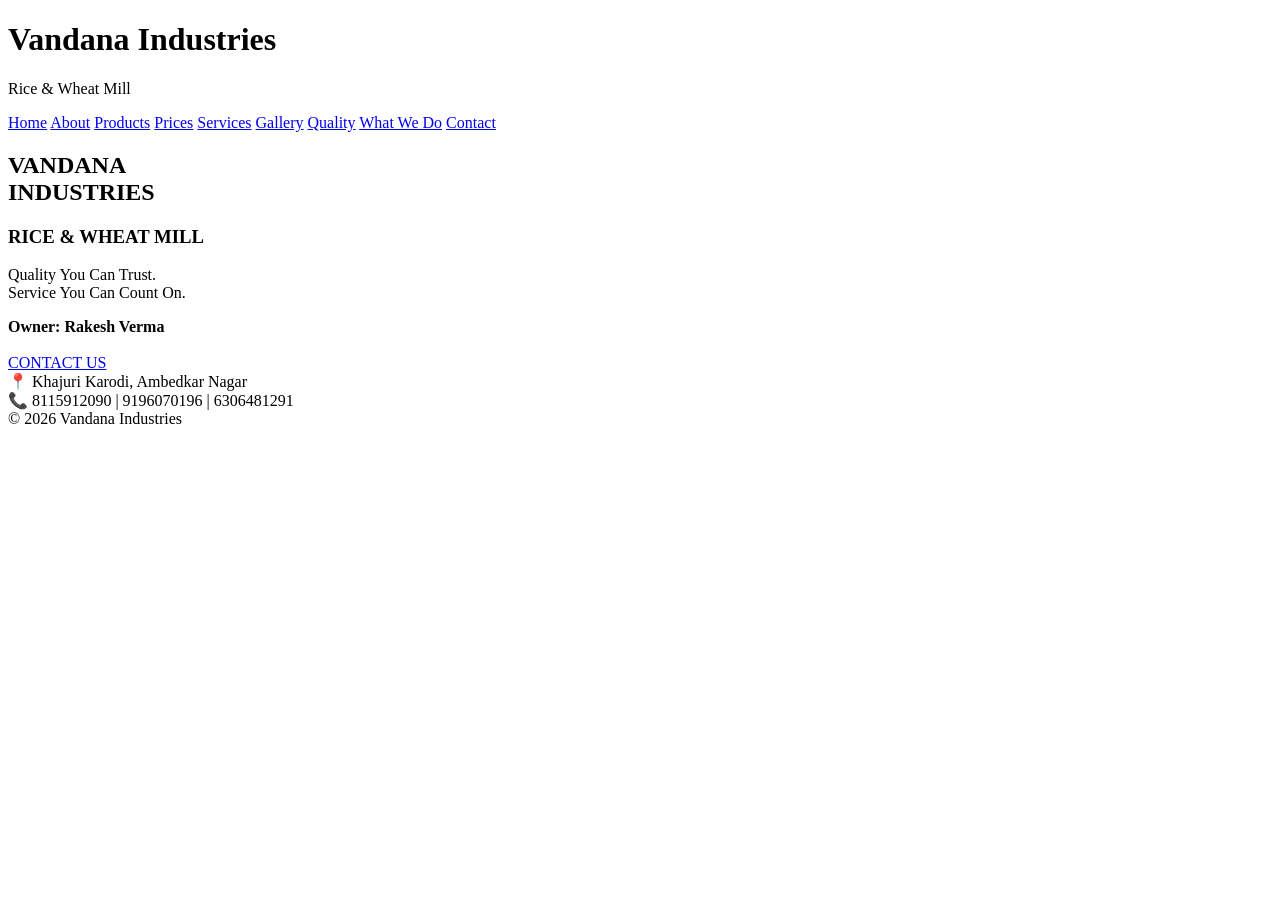
==== index.html @ 5c91abc9 "Add initial HTML structure for Vandana Industries" ====
<!DOCTYPE html>
<html lang="en">
<head>
<meta charset="UTF-8">
<meta name="viewport" content="width=device-width, initial-scale=1.0">
<title>Vandana Industries</title>
<link rel="stylesheet" href="style.css">
</head>

<body>

<header>
    <h1>Vandana Industries</h1>
    <p>Rice & Wheat Mill</p>
</header>

<nav>
    <a href="index.html">Home</a>
    <a href="about.html">About</a>
    <a href="products.html">Products</a>
    <a href="prices.html">Prices</a>
    <a href="services.html">Services</a>
    <a href="gallery.html">Gallery</a>
    <a href="quality.html">Quality</a>
    <a href="what-we-do.html">What We Do</a>
    <a href="contact.html">Contact</a>
</nav>

<section class="hero">
    <div class="hero-content">
        <h2>VANDANA<br>INDUSTRIES</h2>

        <h3>RICE & WHEAT MILL</h3>

        <p>Quality You Can Trust.<br>Service You Can Count On.</p>

        <div class="owner-box">
            <b>Owner: Rakesh Verma</b>
        </div>

        <br>
        <a href="contact.html" class="btn">CONTACT US</a>
    </div>
</section>

<div class="bottom-info">
    📍 Khajuri Karodi, Ambedkar Nagar<br>
    📞 8115912090 | 9196070196 | 6306481291
</div>

<footer>
    © 2026 Vandana Industries
</footer>

</body>
</html>
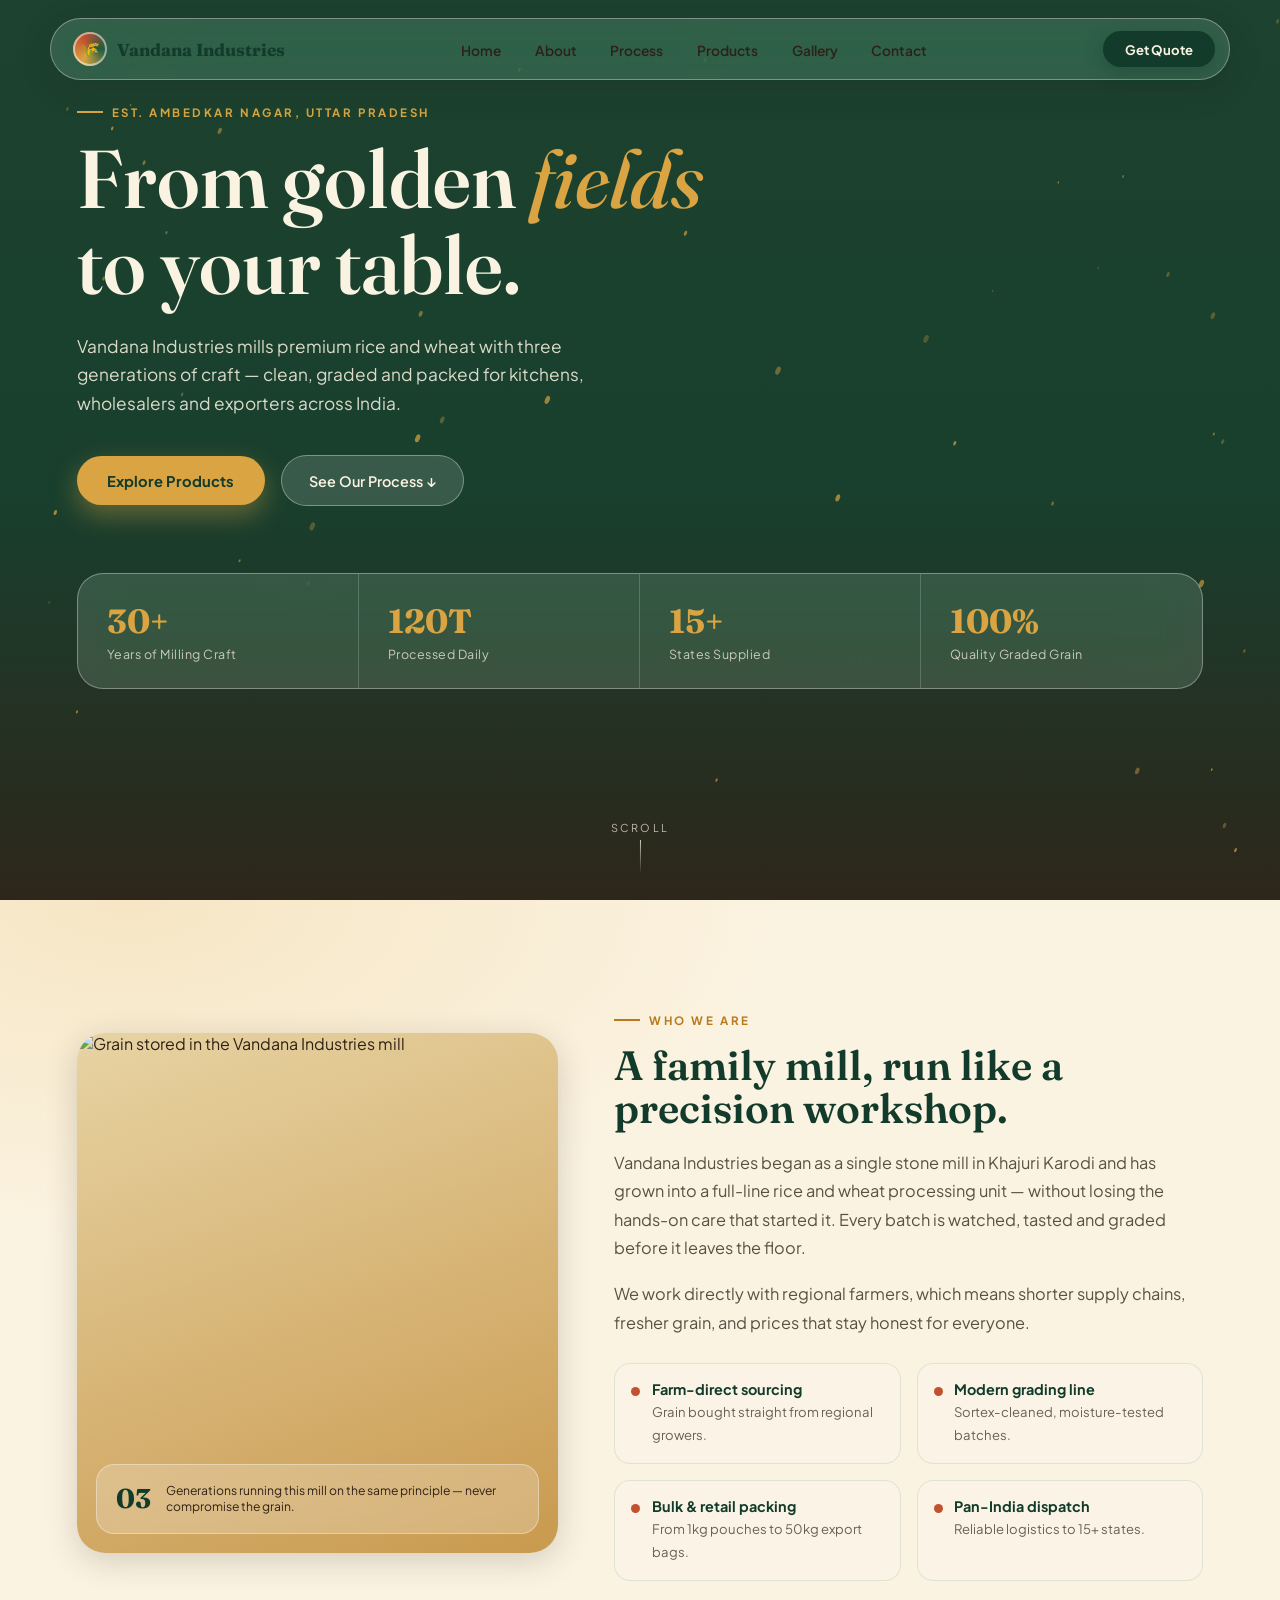
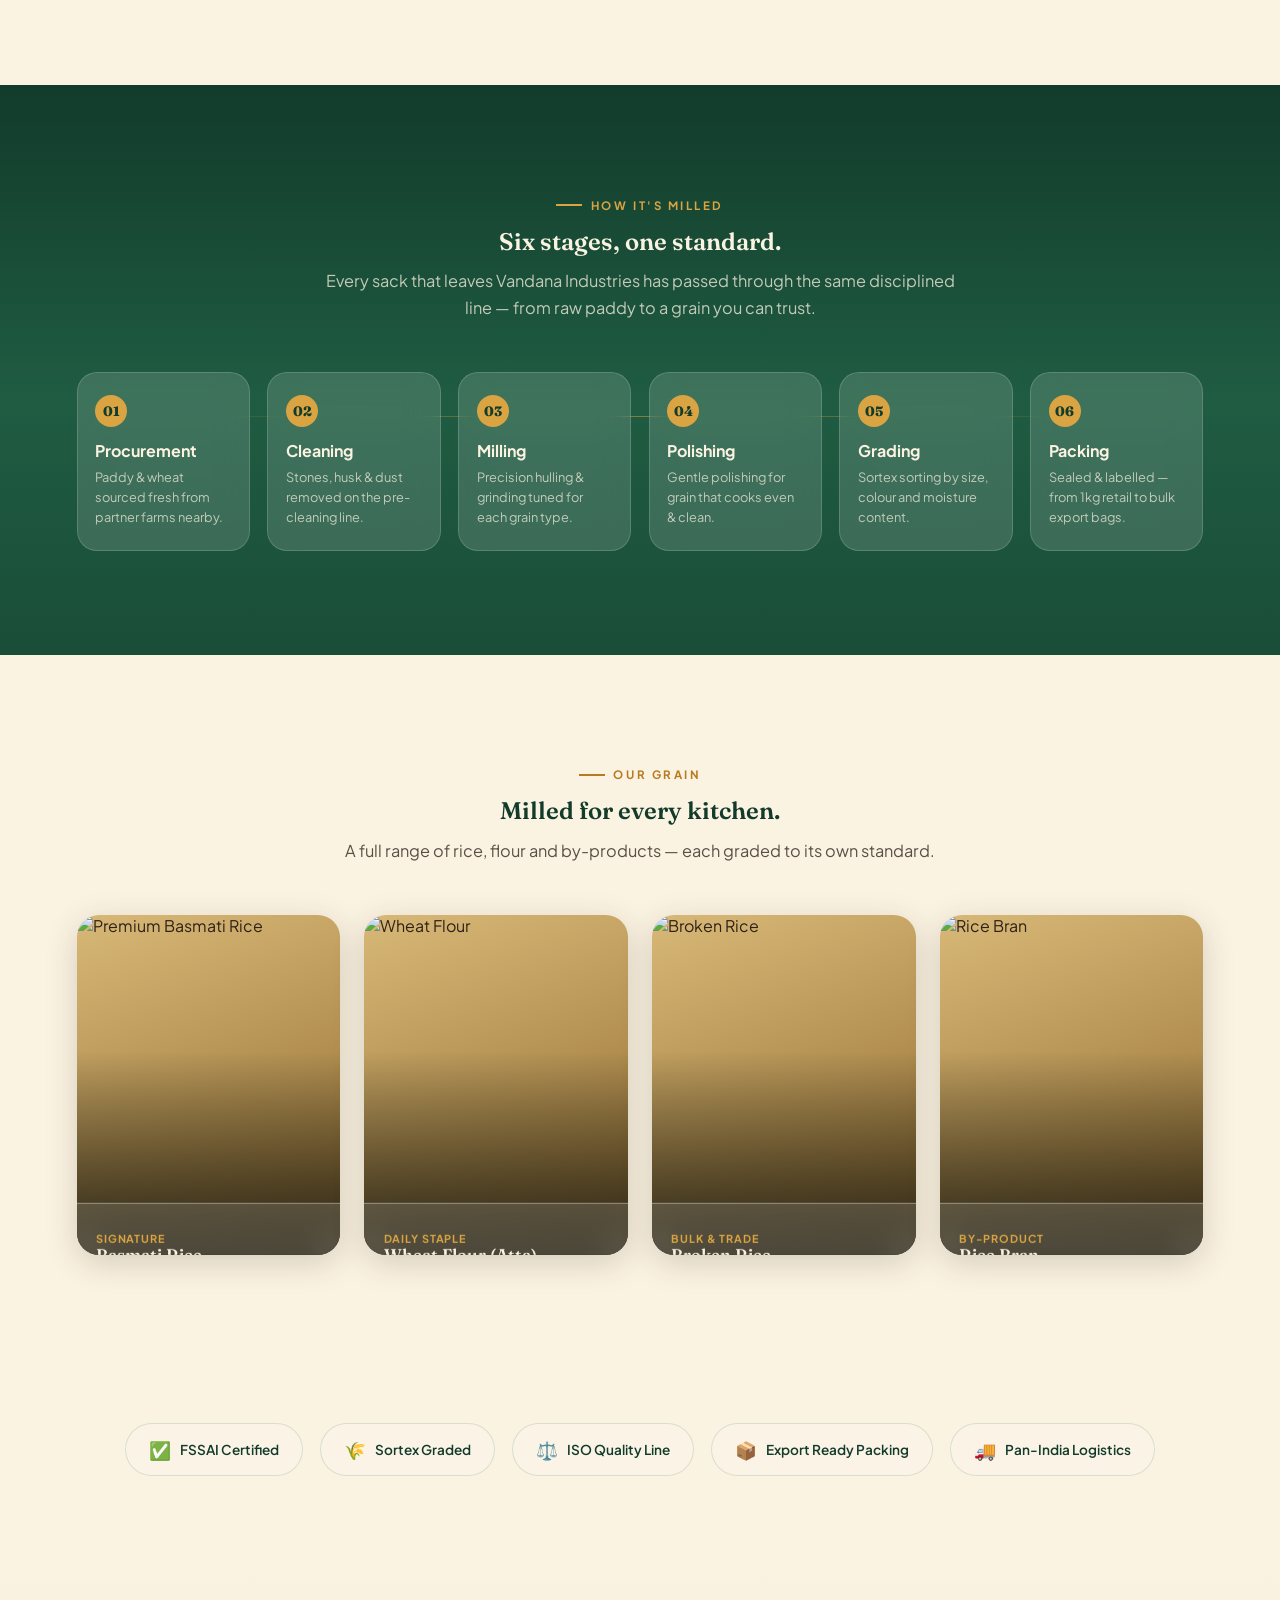
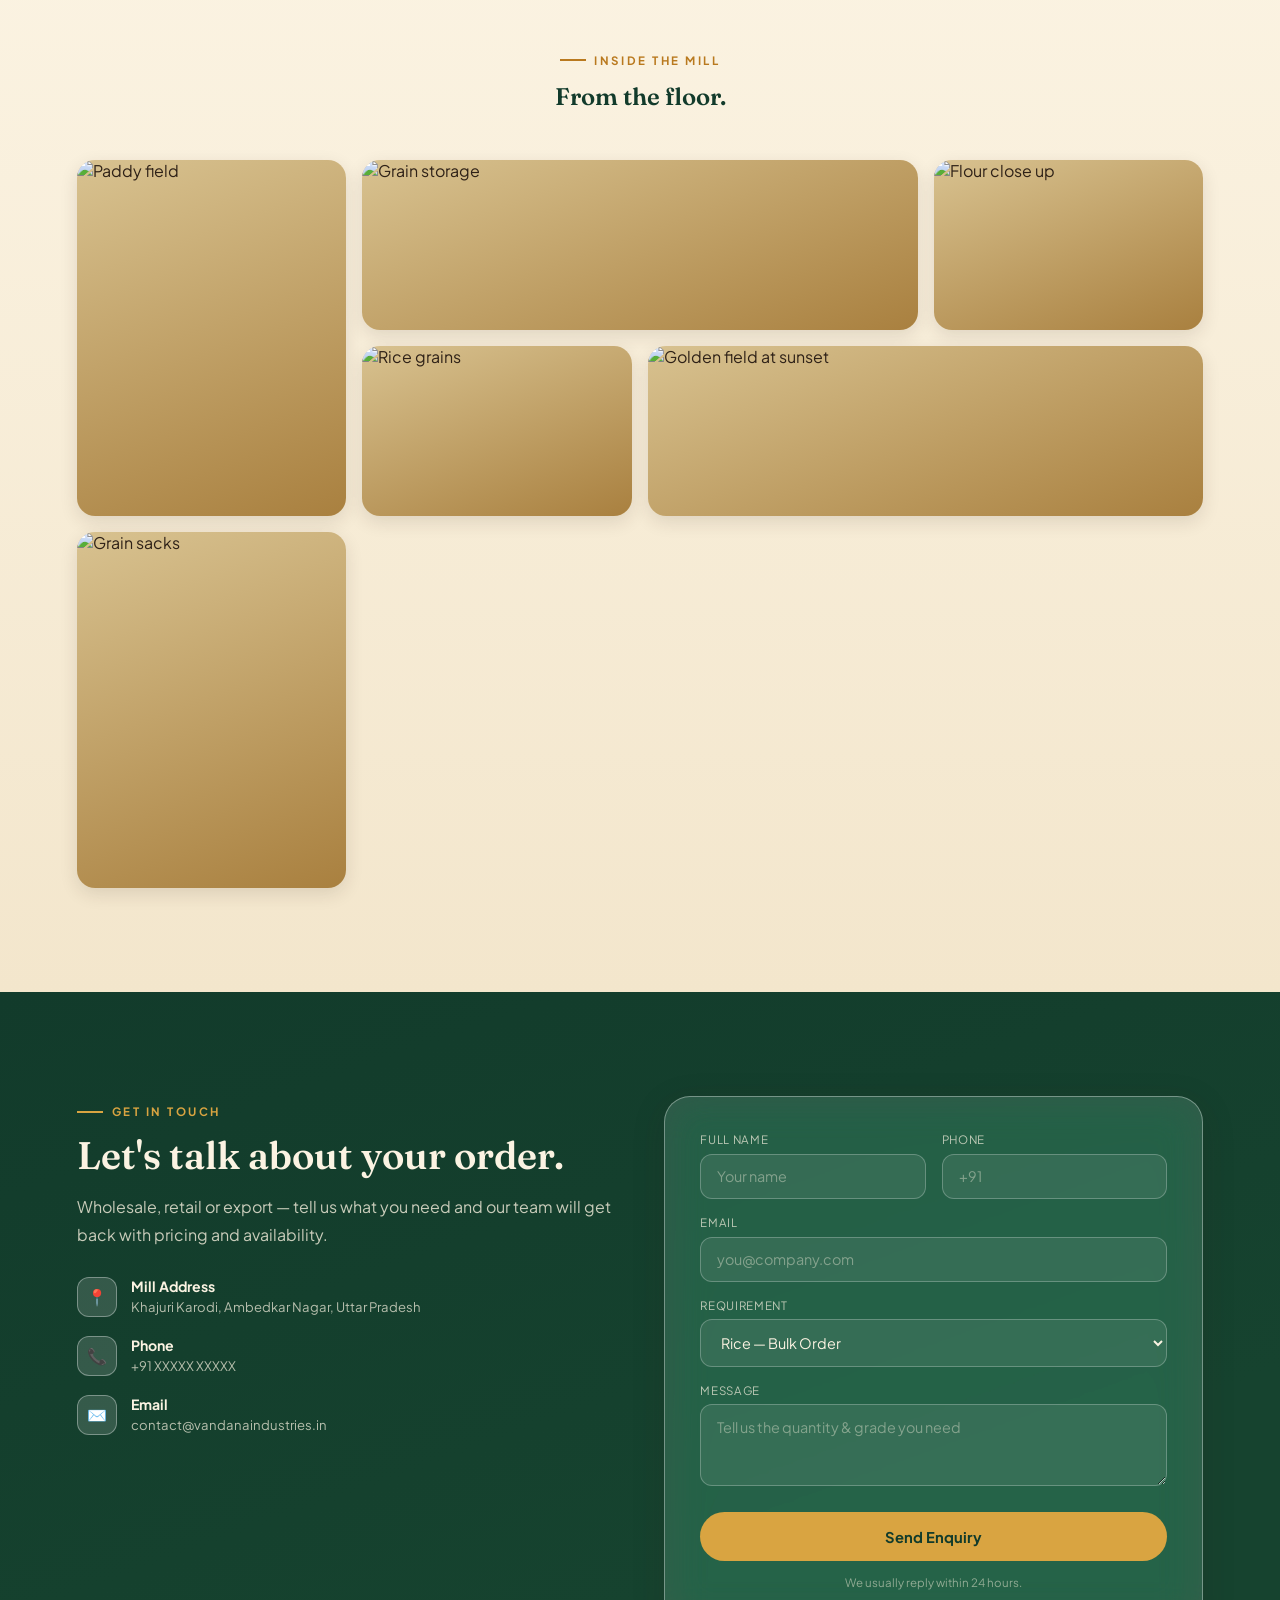
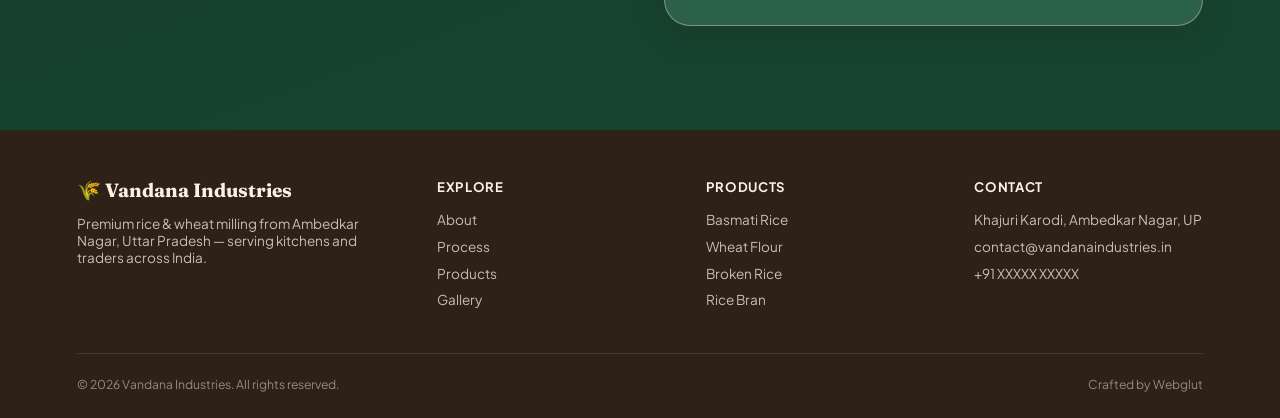
==== commit 6deb9754: "Update index.html" ====
--- a/index.html
+++ b/index.html
@@ -3,54 +3,696 @@
 <head>
 <meta charset="UTF-8">
 <meta name="viewport" content="width=device-width, initial-scale=1.0">
-<title>Vandana Industries</title>
-<link rel="stylesheet" href="style.css">
+<title>Vandana Industries | Premium Rice & Wheat Mill</title>
+<meta name="description" content="Vandana Industries — golden grain, milled with heritage. Premium rice, wheat flour and grain products from Ambedkar Nagar, Uttar Pradesh.">
+
+<link rel="preconnect" href="https://fonts.googleapis.com">
+<link rel="preconnect" href="https://fonts.gstatic.com" crossorigin>
+<link rel="preconnect" href="https://images.unsplash.com">
+<link rel="dns-prefetch" href="https://images.unsplash.com">
+<link href="https://fonts.googleapis.com/css2?family=Fraunces:ital,opsz,wght@0,9..144,300;0,9..144,500;0,9..144,600;0,9..144,700;0,9..144,900;1,9..144,500&family=Plus+Jakarta+Sans:wght@300;400;500;600;700;800&display=swap" rel="stylesheet">
+
+<style>
+  /* ============ TOKENS ============ */
+  :root{
+    --wheat-gold: #D9A441;
+    --wheat-gold-deep: #B9791E;
+    --paddy-green: #1F5C42;
+    --paddy-green-deep: #123B2B;
+    --husk-cream: #FBF3E2;
+    --earth-brown: #2E2117;
+    --clay-terra: #C1512F;
+    --sky-mist: #EAF3EC;
+    --glass-fill: rgba(255,255,255,0.14);
+    --glass-fill-strong: rgba(255,255,255,0.22);
+    --glass-border: rgba(255,255,255,0.35);
+    --shadow-soft: 0 8px 32px rgba(46,33,23,0.18);
+    --ff-display: "Fraunces", serif;
+    --ff-body: "Plus Jakarta Sans", sans-serif;
+  }
+
+  *{margin:0;padding:0;box-sizing:border-box;}
+  html{scroll-behavior:smooth;}
+  body{
+    font-family:var(--ff-body);
+    background:var(--husk-cream);
+    color:var(--earth-brown);
+    overflow-x:hidden;
+    -webkit-font-smoothing:antialiased;
+  }
+  img{display:block;max-width:100%;}
+  a{text-decoration:none;color:inherit;}
+  ul{list-style:none;}
+  button{font-family:inherit;cursor:pointer;border:none;background:none;}
+  ::selection{background:var(--wheat-gold);color:var(--paddy-green-deep);}
+
+  .eyebrow{
+    font-size:0.72rem;letter-spacing:0.22em;text-transform:uppercase;
+    font-weight:700;color:var(--wheat-gold-deep);
+    display:inline-flex;align-items:center;gap:0.55rem;margin-bottom:1rem;
+  }
+  .eyebrow::before{content:"";width:26px;height:2px;background:var(--wheat-gold-deep);display:inline-block;}
+  h1,h2,h3{font-family:var(--ff-display);font-weight:600;line-height:1.05;color:var(--paddy-green-deep);}
+  .section-head{max-width:640px;margin:0 auto 3.2rem;text-align:center;}
+  .section-head p{color:#5b5045;font-size:1.02rem;margin-top:0.9rem;line-height:1.6;}
+  section{position:relative;padding:6.5rem 6vw;scroll-margin-top:6.5rem;}
+  .wrap{max-width:1200px;margin:0 auto;}
+
+  /* ============ PRELOADER ============ */
+  #preloader{
+    position:fixed;inset:0;z-index:9999;
+    background:linear-gradient(160deg,var(--paddy-green-deep),var(--paddy-green) 60%, var(--wheat-gold-deep));
+    display:flex;flex-direction:column;align-items:center;justify-content:center;
+    transition:opacity .8s ease, visibility .8s ease;
+  }
+  #preloader.hide{opacity:0;visibility:hidden;pointer-events:none;}
+  .silo{
+    position:relative;width:78px;height:110px;
+    border:2.5px solid rgba(255,255,255,0.55);
+    border-radius:38px 38px 10px 10px;
+    overflow:hidden;background:rgba(255,255,255,0.06);
+    box-shadow:0 0 40px rgba(217,164,65,0.25);
+  }
+  .silo-fill{
+    position:absolute;left:0;right:0;bottom:0;height:0%;
+    background:linear-gradient(180deg,#F3D48A,var(--wheat-gold) 55%, var(--wheat-gold-deep));
+    animation:fillSilo 2.1s ease-in-out infinite;
+  }
+  @keyframes fillSilo{
+    0%{height:6%;}
+    50%{height:88%;}
+    100%{height:6%;}
+  }
+  .preloader-word{
+    margin-top:1.6rem;font-family:var(--ff-display);color:var(--husk-cream);
+    letter-spacing:0.3em;font-size:0.8rem;text-transform:uppercase;opacity:0.9;
+  }
+  .preloader-word b{color:var(--wheat-gold);font-weight:700;}
+
+  /* ============ NAV ============ */
+  header{
+    position:fixed;top:1.1rem;left:50%;transform:translateX(-50%);
+    width:min(94vw,1180px);z-index:500;
+    display:flex;align-items:center;justify-content:space-between;
+    padding:0.75rem 0.9rem 0.75rem 1.4rem;border-radius:100px;
+    background:var(--glass-fill);backdrop-filter:blur(18px) saturate(160%);
+    -webkit-backdrop-filter:blur(18px) saturate(160%);
+    border:1px solid var(--glass-border);
+    box-shadow:var(--shadow-soft);
+    transition:background .3s ease;
+  }
+  .logo{display:flex;align-items:center;gap:0.6rem;font-family:var(--ff-display);font-weight:700;color:var(--paddy-green-deep);font-size:1.08rem;}
+  .logo-mark{
+    width:34px;height:34px;border-radius:50%;
+    background:conic-gradient(from 210deg, var(--wheat-gold), var(--clay-terra), var(--paddy-green), var(--wheat-gold));
+    display:flex;align-items:center;justify-content:center;flex-shrink:0;
+    box-shadow:inset 0 0 0 2px rgba(255,255,255,0.5);
+  }
+  .logo-mark span{font-size:1rem;}
+  nav ul{display:flex;gap:2.1rem;}
+  nav a{
+    font-size:0.86rem;font-weight:600;color:var(--earth-brown);
+    position:relative;padding:0.3rem 0;
+  }
+  nav a::after{
+    content:"";position:absolute;left:0;bottom:-2px;width:0;height:2px;
+    background:var(--clay-terra);transition:width .3s ease;
+  }
+  nav a:hover::after{width:100%;}
+  .nav-cta{
+    padding:0.62rem 1.35rem;border-radius:100px;
+    background:var(--paddy-green-deep);color:var(--husk-cream)!important;
+    font-weight:700;font-size:0.82rem;box-shadow:0 6px 18px rgba(18,59,43,0.35);
+    transition:transform .25s ease, box-shadow .25s ease;
+  }
+  .nav-cta:hover{transform:translateY(-2px);box-shadow:0 10px 24px rgba(18,59,43,0.45);}
+  .burger{display:none;width:38px;height:38px;border-radius:50%;background:var(--glass-fill-strong);align-items:center;justify-content:center;}
+  .burger span, .burger span::before, .burger span::after{
+    content:"";display:block;width:16px;height:2px;background:var(--paddy-green-deep);position:relative;
+  }
+  .burger span::before{position:absolute;top:-5px;}
+  .burger span::after{position:absolute;top:5px;}
+
+  /* ============ HERO ============ */
+  #home{
+    position:relative;min-height:100vh;padding:0 0 5rem;
+    overflow:hidden;
+  }
+  .hero-bg{
+    position:absolute;inset:0;z-index:1;
+    background-color:#2a4a34;
+    background-size:cover;background-position:center;
+    animation:kenburns 22s ease-in-out infinite alternate;
+  }
+  @keyframes kenburns{
+    0%{transform:scale(1) translate(0,0);}
+    100%{transform:scale(1.14) translate(-1.5%,-2%);}
+  }
+  .hero-overlay{
+    position:absolute;inset:0;z-index:2;
+    background:linear-gradient(180deg, rgba(18,59,43,0.55) 0%, rgba(18,59,43,0.72) 55%, rgba(46,33,23,0.88) 100%);
+  }
+  #grain-canvas{position:absolute;inset:0;z-index:3;pointer-events:none;}
+  .hero-content{
+    position:relative;z-index:4;width:100%;padding:0 6vw;
+    padding-top:6rem;
+  }
+  .hero-content .eyebrow{color:var(--wheat-gold);}
+  .hero-content .eyebrow::before{background:var(--wheat-gold);}
+  .hero-content h1{
+    color:var(--husk-cream);font-size:clamp(2.6rem,6.4vw,5.4rem);
+    max-width:15ch;font-weight:600;
+  }
+  .hero-content h1 em{font-style:italic;color:var(--wheat-gold);font-weight:500;}
+  .hero-sub{
+    max-width:520px;color:rgba(251,243,226,0.86);font-size:1.08rem;
+    margin-top:1.5rem;line-height:1.65;
+  }
+  .hero-actions{display:flex;gap:1rem;margin-top:2.4rem;flex-wrap:wrap;align-items:center;}
+  .btn-solid{
+    padding:0.95rem 1.9rem;border-radius:100px;background:var(--wheat-gold);
+    color:var(--paddy-green-deep);font-weight:700;font-size:0.92rem;
+    box-shadow:0 10px 26px rgba(217,164,65,0.4);transition:transform .25s ease;
+  }
+  .btn-solid:hover{transform:translateY(-3px);}
+  .btn-ghost{
+    padding:0.95rem 1.7rem;border-radius:100px;
+    background:var(--glass-fill);border:1px solid var(--glass-border);
+    backdrop-filter:blur(12px);color:var(--husk-cream);font-weight:600;font-size:0.9rem;
+    transition:background .25s ease;
+  }
+  .btn-ghost:hover{background:var(--glass-fill-strong);}
+
+  .hero-stats{
+    position:relative;z-index:4;display:flex;gap:0;flex-wrap:wrap;
+    margin:4.2rem 6vw 0;
+    border-radius:26px;overflow:hidden;
+    background:var(--glass-fill);backdrop-filter:blur(20px) saturate(160%);
+    -webkit-backdrop-filter:blur(20px) saturate(160%);
+    border:1px solid var(--glass-border);
+  }
+  .stat{flex:1 1 150px;padding:1.6rem 1.8rem;border-right:1px solid rgba(255,255,255,0.18);}
+  .stat:last-child{border-right:none;}
+  .stat b{display:block;font-family:var(--ff-display);font-size:2.1rem;color:var(--wheat-gold);font-weight:700;}
+  .stat span{font-size:0.78rem;color:rgba(251,243,226,0.75);letter-spacing:0.04em;}
+
+  .scroll-cue{
+    position:absolute;bottom:1.6rem;left:50%;transform:translateX(-50%);z-index:4;
+    display:flex;flex-direction:column;align-items:center;gap:0.4rem;
+    color:rgba(251,243,226,0.7);font-size:0.68rem;letter-spacing:0.2em;text-transform:uppercase;
+  }
+  .scroll-cue .line{width:1px;height:34px;background:linear-gradient(180deg,rgba(251,243,226,0.8),transparent);animation:scrollcue 1.8s ease-in-out infinite;}
+  @keyframes scrollcue{0%{transform:scaleY(0.3);transform-origin:top;}50%{transform:scaleY(1);transform-origin:top;}100%{transform:scaleY(0.3);transform-origin:bottom;}}
+
+  /* ============ REVEAL ============ */
+  .reveal{opacity:0;transform:translateY(34px);transition:opacity .8s ease, transform .8s ease;}
+  .reveal.in{opacity:1;transform:translateY(0);}
+
+  /* ============ ABOUT ============ */
+  #about{background:radial-gradient(120% 100% at 10% 0%, #F6E6C4 0%, var(--husk-cream) 45%);}
+  .about-grid{display:grid;grid-template-columns:0.9fr 1.1fr;gap:3.5rem;align-items:center;}
+  .about-imgwrap{position:relative;border-radius:28px;overflow:hidden;box-shadow:var(--shadow-soft);background:linear-gradient(160deg,#e7d3a3,#c99a4f);transition:box-shadow .4s ease;}
+  .about-imgwrap:hover{box-shadow:0 20px 46px rgba(46,33,23,0.26);}
+  .about-imgwrap img{height:520px;object-fit:cover;width:100%;transition:transform .6s ease;display:block;}
+  .about-imgwrap:hover img{transform:scale(1.06);}
+  .about-badge{
+    position:absolute;bottom:1.2rem;left:1.2rem;right:1.2rem;
+    background:var(--glass-fill-strong);backdrop-filter:blur(16px);
+    border:1px solid var(--glass-border);border-radius:18px;
+    padding:1rem 1.2rem;display:flex;align-items:center;gap:0.9rem;
+  }
+  .about-badge .num{font-family:var(--ff-display);font-size:1.7rem;color:var(--paddy-green-deep);font-weight:700;}
+  .about-badge span{font-size:0.76rem;color:var(--earth-brown);line-height:1.3;}
+  .about-copy h2{font-size:clamp(1.9rem,3.2vw,2.7rem);margin-bottom:1.2rem;}
+  .about-copy p{color:#5b5045;line-height:1.75;margin-bottom:1.1rem;font-size:1.02rem;}
+  .about-points{display:grid;grid-template-columns:1fr 1fr;gap:1rem;margin-top:1.6rem;}
+  .about-point{
+    display:flex;gap:0.7rem;align-items:flex-start;padding:1rem;
+    background:var(--glass-fill);border:1px solid rgba(31,92,66,0.12);border-radius:16px;
+  }
+  .about-point .dot{width:9px;height:9px;border-radius:50%;background:var(--clay-terra);margin-top:0.4rem;flex-shrink:0;}
+  .about-point strong{display:block;font-size:0.9rem;color:var(--paddy-green-deep);}
+  .about-point p{font-size:0.82rem;color:#6b6053;margin:0.2rem 0 0;}
+
+  /* ============ PROCESS ============ */
+  #process{
+    background:linear-gradient(180deg, var(--paddy-green-deep), var(--paddy-green) 55%, #1a4d38);
+    color:var(--husk-cream);
+  }
+  #process .eyebrow{color:var(--wheat-gold);}
+  #process .eyebrow::before{background:var(--wheat-gold);}
+  #process .section-head h2{color:var(--husk-cream);}
+  #process .section-head p{color:rgba(251,243,226,0.75);}
+  .process-rail{
+    position:relative;display:grid;grid-template-columns:repeat(6,1fr);gap:1.1rem;
+  }
+  .process-rail::before{
+    content:"";position:absolute;top:44px;left:5%;right:5%;height:1px;
+    background:linear-gradient(90deg,transparent,rgba(217,164,65,0.5),transparent);
+  }
+  .p-step{
+    background:var(--glass-fill);border:1px solid rgba(255,255,255,0.16);
+    border-radius:20px;padding:1.4rem 1.1rem;backdrop-filter:blur(14px);
+    transition:transform .35s ease, background .35s ease;
+  }
+  .p-step:hover{transform:translateY(-8px);background:var(--glass-fill-strong);}
+  .p-num{
+    width:32px;height:32px;border-radius:50%;background:var(--wheat-gold);color:var(--paddy-green-deep);
+    display:flex;align-items:center;justify-content:center;font-weight:800;font-size:0.85rem;
+    margin-bottom:1rem;font-family:var(--ff-display);
+  }
+  .p-step h3{color:var(--husk-cream);font-size:1rem;font-weight:700;margin-bottom:0.5rem;font-family:var(--ff-body);}
+  .p-step p{font-size:0.8rem;color:rgba(251,243,226,0.7);line-height:1.55;}
+
+  /* ============ PRODUCTS ============ */
+  .prod-grid{display:grid;grid-template-columns:repeat(4,1fr);gap:1.5rem;}
+  .prod-card{
+    position:relative;border-radius:22px;overflow:hidden;height:340px;
+    box-shadow:var(--shadow-soft);
+    background:linear-gradient(160deg,#d8b877,#8f6a2f);
+    transition:box-shadow .35s ease;
+  }
+  .prod-card:hover{box-shadow:0 18px 40px rgba(46,33,23,0.28);}
+  .prod-card img{position:absolute;inset:0;width:100%;height:100%;object-fit:cover;transition:transform .6s ease;}
+  .prod-card:hover img{transform:scale(1.1);}
+  .prod-card::after{
+    content:"";position:absolute;inset:0;
+    background:linear-gradient(180deg,transparent 40%, rgba(18,20,14,0.85) 100%);
+  }
+  .prod-info{
+    position:absolute;left:0;right:0;bottom:0;z-index:2;padding:1.2rem;
+    background:var(--glass-fill);backdrop-filter:blur(16px);
+    border-top:1px solid var(--glass-border);
+    transform:translateY(58%);transition:transform .4s ease;
+  }
+  .prod-card:hover .prod-info{transform:translateY(0);}
+  .prod-info h3{color:var(--husk-cream);font-size:1.05rem;font-family:var(--ff-display);}
+  .prod-info p{color:rgba(251,243,226,0.75);font-size:0.78rem;margin-top:0.4rem;line-height:1.5;}
+  .prod-tag{
+    display:inline-block;margin-top:0.5rem;font-size:0.68rem;letter-spacing:0.08em;
+    color:var(--wheat-gold);text-transform:uppercase;font-weight:700;
+  }
+
+  /* ============ QUALITY / CERT STRIP ============ */
+  #quality{background:var(--husk-cream);padding-top:4rem;padding-bottom:4rem;}
+  .quality-strip{
+    display:flex;flex-wrap:wrap;justify-content:center;gap:1.1rem;
+  }
+  .q-chip{
+    display:flex;align-items:center;gap:0.6rem;padding:0.9rem 1.4rem;border-radius:100px;
+    background:var(--glass-fill);border:1px solid rgba(31,92,66,0.15);
+    font-size:0.85rem;font-weight:600;color:var(--paddy-green-deep);
+  }
+  .q-chip .ico{font-size:1.1rem;}
+
+  /* ============ GALLERY ============ */
+  #gallery{background:linear-gradient(180deg, var(--husk-cream), #F3E6CC);}
+  .gal-grid{
+    display:grid;grid-template-columns:repeat(4,1fr);grid-auto-rows:170px;gap:1rem;
+  }
+  .gal-item{border-radius:18px;overflow:hidden;position:relative;background:linear-gradient(160deg,#d8c290,#a9803f);box-shadow:0 6px 18px rgba(46,33,23,0.12);}
+  .gal-item img{width:100%;height:100%;object-fit:cover;transition:transform .5s ease, filter .5s ease;display:block;}
+  .gal-item:hover img{transform:scale(1.08);}
+  .gal-item.tall{grid-row:span 2;}
+  .gal-item.wide{grid-column:span 2;}
+
+  /* ============ CONTACT ============ */
+  #contact{
+    background:linear-gradient(160deg, var(--paddy-green-deep), #16432f 70%);
+    color:var(--husk-cream);
+  }
+  .contact-grid{display:grid;grid-template-columns:1fr 1fr;gap:3rem;}
+  .contact-copy .eyebrow{color:var(--wheat-gold);}
+  .contact-copy .eyebrow::before{background:var(--wheat-gold);}
+  .contact-copy h2{color:var(--husk-cream);font-size:clamp(1.9rem,3vw,2.6rem);margin-bottom:1.1rem;}
+  .contact-copy p{color:rgba(251,243,226,0.78);line-height:1.7;margin-bottom:1.8rem;}
+  .c-row{display:flex;gap:0.9rem;align-items:flex-start;margin-bottom:1.2rem;}
+  .c-ico{
+    width:40px;height:40px;border-radius:12px;background:var(--glass-fill);
+    border:1px solid var(--glass-border);display:flex;align-items:center;justify-content:center;flex-shrink:0;
+  }
+  .c-row strong{display:block;font-size:0.88rem;}
+  .c-row span{font-size:0.82rem;color:rgba(251,243,226,0.7);}
+
+  .glass-form{
+    background:var(--glass-fill);border:1px solid var(--glass-border);
+    border-radius:26px;padding:2.2rem;backdrop-filter:blur(20px) saturate(160%);
+    -webkit-backdrop-filter:blur(20px) saturate(160%);
+    box-shadow:var(--shadow-soft);
+  }
+  .glass-form .frow{display:grid;grid-template-columns:1fr 1fr;gap:1rem;margin-bottom:1rem;}
+  .glass-form label{font-size:0.72rem;text-transform:uppercase;letter-spacing:0.06em;color:rgba(251,243,226,0.7);display:block;margin-bottom:0.4rem;}
+  .glass-form input, .glass-form textarea, .glass-form select{
+    width:100%;padding:0.8rem 1rem;border-radius:12px;border:1px solid rgba(255,255,255,0.25);
+    background:rgba(255,255,255,0.08);color:var(--husk-cream);font-family:inherit;font-size:0.9rem;
+    outline:none;transition:border .25s ease, background .25s ease;
+  }
+  .glass-form input::placeholder, .glass-form textarea::placeholder{color:rgba(251,243,226,0.4);}
+  .glass-form input:focus, .glass-form textarea:focus, .glass-form select:focus{
+    border-color:var(--wheat-gold);background:rgba(255,255,255,0.14);
+  }
+  .glass-form .full{margin-bottom:1rem;}
+  .glass-form button{
+    width:100%;padding:0.95rem;border-radius:100px;background:var(--wheat-gold);
+    color:var(--paddy-green-deep);font-weight:700;margin-top:0.4rem;font-size:0.92rem;
+    transition:transform .25s ease;
+  }
+  .glass-form button:hover{transform:translateY(-2px);}
+  .form-note{font-size:0.72rem;color:rgba(251,243,226,0.5);margin-top:0.9rem;text-align:center;}
+
+  /* ============ FOOTER ============ */
+  footer{
+    background:var(--earth-brown);color:rgba(251,243,226,0.75);
+    padding:3rem 6vw 1.6rem;font-size:0.85rem;
+  }
+  .foot-grid{display:grid;grid-template-columns:1.4fr 1fr 1fr 1fr;gap:2.5rem;padding-bottom:2.2rem;border-bottom:1px solid rgba(255,255,255,0.1);}
+  .foot-logo{font-family:var(--ff-display);color:var(--husk-cream);font-size:1.2rem;font-weight:700;margin-bottom:0.8rem;}
+  .foot-grid h4{color:var(--husk-cream);font-size:0.82rem;margin-bottom:1rem;letter-spacing:0.05em;text-transform:uppercase;}
+  .foot-grid li{margin-bottom:0.6rem;}
+  .foot-grid a:hover{color:var(--wheat-gold);}
+  .foot-bottom{display:flex;justify-content:space-between;padding-top:1.4rem;flex-wrap:wrap;gap:0.6rem;font-size:0.76rem;color:rgba(251,243,226,0.5);}
+
+  /* ============ MOBILE ============ */
+  @media (max-width: 980px){
+    .about-grid, .contact-grid{grid-template-columns:1fr;}
+    .process-rail{grid-template-columns:repeat(3,1fr);}
+    .process-rail::before{display:none;}
+    .prod-grid{grid-template-columns:repeat(2,1fr);}
+    .gal-grid{grid-template-columns:repeat(2,1fr);}
+    .foot-grid{grid-template-columns:1fr 1fr;}
+  }
+  @media (max-width: 720px){
+    nav ul{
+      position:fixed;top:5.4rem;right:3vw;left:3vw;
+      flex-direction:column;background:rgba(251,243,226,0.97);backdrop-filter:blur(20px);
+      border-radius:22px;padding:1.4rem;gap:0.3rem;box-shadow:var(--shadow-soft);
+      display:none;border:1px solid var(--glass-border);
+    }
+    nav ul.open{display:flex;}
+    nav a{display:block;padding:0.7rem 0.4rem;color:var(--earth-brown);}
+    .nav-cta{text-align:center;}
+    .burger{display:flex;}
+    .hero-stats{flex-direction:column;}
+    .stat{border-right:none;border-bottom:1px solid rgba(255,255,255,0.18);}
+    .about-points{grid-template-columns:1fr;}
+    .process-rail{grid-template-columns:1fr 1fr;}
+    .prod-grid{grid-template-columns:1fr;}
+    .gal-grid{grid-template-columns:1fr 1fr;grid-auto-rows:140px;}
+    .gal-item.wide{grid-column:span 2;}
+    section{padding:4.5rem 5vw;}
+  }
+</style>
 </head>
-
 <body>
 
-<header>
-    <h1>Vandana Industries</h1>
-    <p>Rice & Wheat Mill</p>
-</header>
-
-<nav>
-    <a href="index.html">Home</a>
-    <a href="about.html">About</a>
-    <a href="products.html">Products</a>
-    <a href="prices.html">Prices</a>
-    <a href="services.html">Services</a>
-    <a href="gallery.html">Gallery</a>
-    <a href="quality.html">Quality</a>
-    <a href="what-we-do.html">What We Do</a>
-    <a href="contact.html">Contact</a>
-</nav>
-
-<section class="hero">
+  <!-- ============ PRELOADER ============ -->
+  <div id="preloader">
+    <div class="silo"><div class="silo-fill"></div></div>
+    <div class="preloader-word">Milling <b>Vandana</b> Industries</div>
+  </div>
+
+  <!-- ============ NAV ============ -->
+  <header>
+    <a href="#home" class="logo">
+      <span class="logo-mark"><span>🌾</span></span>
+      Vandana Industries
+    </a>
+    <nav>
+      <ul id="navlist">
+        <li><a href="#home">Home</a></li>
+        <li><a href="#about">About</a></li>
+        <li><a href="#process">Process</a></li>
+        <li><a href="#products">Products</a></li>
+        <li><a href="#gallery">Gallery</a></li>
+        <li><a href="#contact">Contact</a></li>
+      </ul>
+    </nav>
+    <a href="#contact" class="nav-cta">Get Quote</a>
+    <button class="burger" id="burger" aria-label="Menu"><span></span></button>
+  </header>
+
+  <!-- ============ HERO ============ -->
+  <section id="home">
+    <div class="hero-bg" style="background-image:url('https://images.unsplash.com/photo-1761549849498-8cf23a31329d?auto=format&fit=crop&w=1800&q=80')"></div>
+    <div class="hero-overlay"></div>
+    <canvas id="grain-canvas"></canvas>
+
     <div class="hero-content">
-        <h2>VANDANA<br>INDUSTRIES</h2>
-
-        <h3>RICE & WHEAT MILL</h3>
-
-        <p>Quality You Can Trust.<br>Service You Can Count On.</p>
-
-        <div class="owner-box">
-            <b>Owner: Rakesh Verma</b>
-        </div>
-
-        <br>
-        <a href="contact.html" class="btn">CONTACT US</a>
-    </div>
-</section>
-
-<div class="bottom-info">
-    📍 Khajuri Karodi, Ambedkar Nagar<br>
-    📞 8115912090 | 9196070196 | 6306481291
-</div>
-
-<footer>
-    © 2026 Vandana Industries
-</footer>
-
+      <div class="eyebrow">Est. Ambedkar Nagar, Uttar Pradesh</div>
+      <h1>From golden <em>fields</em><br>to your table.</h1>
+      <p class="hero-sub">Vandana Industries mills premium rice and wheat with three generations of craft — clean, graded and packed for kitchens, wholesalers and exporters across India.</p>
+      <div class="hero-actions">
+        <a href="#products" class="btn-solid">Explore Products</a>
+        <a href="#process" class="btn-ghost">See Our Process ↓</a>
+      </div>
+    </div>
+
+    <div class="hero-stats reveal">
+      <div class="stat"><b>30+</b><span>Years of Milling Craft</span></div>
+      <div class="stat"><b>120T</b><span>Processed Daily</span></div>
+      <div class="stat"><b>15+</b><span>States Supplied</span></div>
+      <div class="stat"><b>100%</b><span>Quality Graded Grain</span></div>
+    </div>
+
+    <div class="scroll-cue"><span>Scroll</span><span class="line"></span></div>
+  </section>
+
+  <!-- ============ ABOUT ============ -->
+  <section id="about">
+    <div class="wrap about-grid">
+      <div class="about-imgwrap reveal">
+        <img src="https://images.unsplash.com/photo-1644377949116-c4a6b529241c?auto=format&fit=crop&w=900&q=80" alt="Grain stored in the Vandana Industries mill" loading="eager" decoding="async">
+        <div class="about-badge">
+          <span class="num">03</span>
+          <span>Generations running this mill on the same principle — never compromise the grain.</span>
+        </div>
+      </div>
+      <div class="about-copy reveal">
+        <div class="eyebrow">Who We Are</div>
+        <h2>A family mill, run like a precision workshop.</h2>
+        <p>Vandana Industries began as a single stone mill in Khajuri Karodi and has grown into a full-line rice and wheat processing unit — without losing the hands-on care that started it. Every batch is watched, tasted and graded before it leaves the floor.</p>
+        <p>We work directly with regional farmers, which means shorter supply chains, fresher grain, and prices that stay honest for everyone.</p>
+        <div class="about-points">
+          <div class="about-point"><span class="dot"></span><div><strong>Farm-direct sourcing</strong><p>Grain bought straight from regional growers.</p></div></div>
+          <div class="about-point"><span class="dot"></span><div><strong>Modern grading line</strong><p>Sortex-cleaned, moisture-tested batches.</p></div></div>
+          <div class="about-point"><span class="dot"></span><div><strong>Bulk & retail packing</strong><p>From 1kg pouches to 50kg export bags.</p></div></div>
+          <div class="about-point"><span class="dot"></span><div><strong>Pan-India dispatch</strong><p>Reliable logistics to 15+ states.</p></div></div>
+        </div>
+      </div>
+    </div>
+  </section>
+
+  <!-- ============ PROCESS ============ -->
+  <section id="process">
+    <div class="wrap">
+      <div class="section-head reveal">
+        <div class="eyebrow">How It's Milled</div>
+        <h2>Six stages, one standard.</h2>
+        <p>Every sack that leaves Vandana Industries has passed through the same disciplined line — from raw paddy to a grain you can trust.</p>
+      </div>
+      <div class="process-rail">
+        <div class="p-step reveal"><div class="p-num">01</div><h3>Procurement</h3><p>Paddy & wheat sourced fresh from partner farms nearby.</p></div>
+        <div class="p-step reveal"><div class="p-num">02</div><h3>Cleaning</h3><p>Stones, husk & dust removed on the pre-cleaning line.</p></div>
+        <div class="p-step reveal"><div class="p-num">03</div><h3>Milling</h3><p>Precision hulling & grinding tuned for each grain type.</p></div>
+        <div class="p-step reveal"><div class="p-num">04</div><h3>Polishing</h3><p>Gentle polishing for grain that cooks even & clean.</p></div>
+        <div class="p-step reveal"><div class="p-num">05</div><h3>Grading</h3><p>Sortex sorting by size, colour and moisture content.</p></div>
+        <div class="p-step reveal"><div class="p-num">06</div><h3>Packing</h3><p>Sealed & labelled — from 1kg retail to bulk export bags.</p></div>
+      </div>
+    </div>
+  </section>
+
+  <!-- ============ PRODUCTS ============ -->
+  <section id="products">
+    <div class="wrap">
+      <div class="section-head reveal">
+        <div class="eyebrow">Our Grain</div>
+        <h2>Milled for every kitchen.</h2>
+        <p>A full range of rice, flour and by-products — each graded to its own standard.</p>
+      </div>
+      <div class="prod-grid">
+        <div class="prod-card reveal">
+          <img src="https://images.unsplash.com/photo-1586201375761-83865001e31c?auto=format&fit=crop&w=700&q=80" alt="Premium Basmati Rice" loading="lazy" decoding="async">
+          <div class="prod-info"><span class="prod-tag">Signature</span><h3>Basmati Rice</h3><p>Long-grain, aged for aroma and a fluffy cook.</p></div>
+        </div>
+        <div class="prod-card reveal">
+          <img src="https://images.unsplash.com/photo-1714842981153-ffeaf74e7a1a?auto=format&fit=crop&w=700&q=80" alt="Wheat Flour" loading="lazy" decoding="async">
+          <div class="prod-info"><span class="prod-tag">Daily Staple</span><h3>Wheat Flour (Atta)</h3><p>Stone-ground for softer rotis, full-grain nutrition.</p></div>
+        </div>
+        <div class="prod-card reveal">
+          <img src="https://images.unsplash.com/photo-1530496216518-a53d24e99c31?auto=format&fit=crop&w=700&q=80" alt="Broken Rice" loading="lazy" decoding="async">
+          <div class="prod-info"><span class="prod-tag">Bulk & Trade</span><h3>Broken Rice</h3><p>Economical grade for bulk kitchens & exports.</p></div>
+        </div>
+        <div class="prod-card reveal">
+          <img src="https://images.unsplash.com/photo-1584269903637-e1b1c717a2b4?auto=format&fit=crop&w=700&q=80" alt="Rice Bran" loading="lazy" decoding="async">
+          <div class="prod-info"><span class="prod-tag">By-Product</span><h3>Rice Bran</h3><p>Feed & oil-grade bran from every milling run.</p></div>
+        </div>
+      </div>
+    </div>
+  </section>
+
+  <!-- ============ QUALITY ============ -->
+  <section id="quality">
+    <div class="wrap">
+      <div class="quality-strip reveal">
+        <div class="q-chip"><span class="ico">✅</span>FSSAI Certified</div>
+        <div class="q-chip"><span class="ico">🌾</span>Sortex Graded</div>
+        <div class="q-chip"><span class="ico">⚖️</span>ISO Quality Line</div>
+        <div class="q-chip"><span class="ico">📦</span>Export Ready Packing</div>
+        <div class="q-chip"><span class="ico">🚚</span>Pan-India Logistics</div>
+      </div>
+    </div>
+  </section>
+
+  <!-- ============ GALLERY ============ -->
+  <section id="gallery">
+    <div class="wrap">
+      <div class="section-head reveal">
+        <div class="eyebrow">Inside The Mill</div>
+        <h2>From the floor.</h2>
+      </div>
+      <div class="gal-grid">
+        <div class="gal-item tall reveal"><img src="https://images.unsplash.com/photo-1549888722-bf34acd6a68c?auto=format&fit=crop&w=600&q=80" alt="Paddy field" loading="lazy" decoding="async"></div>
+        <div class="gal-item wide reveal"><img src="https://images.unsplash.com/photo-1644377949116-c4a6b529241c?auto=format&fit=crop&w=900&q=80" alt="Grain storage" loading="lazy" decoding="async"></div>
+        <div class="gal-item reveal"><img src="https://images.unsplash.com/photo-1714842981153-ffeaf74e7a1a?auto=format&fit=crop&w=500&q=80" alt="Flour close up" loading="lazy" decoding="async"></div>
+        <div class="gal-item reveal"><img src="https://images.unsplash.com/photo-1586201375761-83865001e31c?auto=format&fit=crop&w=500&q=80" alt="Rice grains" loading="lazy" decoding="async"></div>
+        <div class="gal-item wide reveal"><img src="https://images.unsplash.com/photo-1761549849498-8cf23a31329d?auto=format&fit=crop&w=900&q=80" alt="Golden field at sunset" loading="lazy" decoding="async"></div>
+        <div class="gal-item tall reveal"><img src="https://images.unsplash.com/photo-1530496216518-a53d24e99c31?auto=format&fit=crop&w=600&q=80" alt="Grain sacks" loading="lazy" decoding="async"></div>
+      </div>
+    </div>
+  </section>
+
+  <!-- ============ CONTACT ============ -->
+  <section id="contact">
+    <div class="wrap contact-grid">
+      <div class="contact-copy reveal">
+        <div class="eyebrow">Get In Touch</div>
+        <h2>Let's talk about your order.</h2>
+        <p>Wholesale, retail or export — tell us what you need and our team will get back with pricing and availability.</p>
+        <div class="c-row"><div class="c-ico">📍</div><div><strong>Mill Address</strong><span>Khajuri Karodi, Ambedkar Nagar, Uttar Pradesh</span></div></div>
+        <div class="c-row"><div class="c-ico">📞</div><div><strong>Phone</strong><span>+91 XXXXX XXXXX</span></div></div>
+        <div class="c-row"><div class="c-ico">✉️</div><div><strong>Email</strong><span>contact@vandanaindustries.in</span></div></div>
+      </div>
+      <form class="glass-form reveal" onsubmit="return false;">
+        <div class="frow">
+          <div><label>Full Name</label><input type="text" placeholder="Your name" required></div>
+          <div><label>Phone</label><input type="tel" placeholder="+91"></div>
+        </div>
+        <div class="full"><label>Email</label><input type="email" placeholder="you@company.com" required></div>
+        <div class="full"><label>Requirement</label>
+          <select><option>Rice — Bulk Order</option><option>Wheat Flour — Bulk Order</option><option>Export Enquiry</option><option>Other</option></select>
+        </div>
+        <div class="full"><label>Message</label><textarea rows="3" placeholder="Tell us the quantity & grade you need"></textarea></div>
+        <button type="submit">Send Enquiry</button>
+        <p class="form-note">We usually reply within 24 hours.</p>
+      </form>
+    </div>
+  </section>
+
+  <!-- ============ FOOTER ============ -->
+  <footer>
+    <div class="foot-grid">
+      <div>
+        <div class="foot-logo">🌾 Vandana Industries</div>
+        <p>Premium rice & wheat milling from Ambedkar Nagar, Uttar Pradesh — serving kitchens and traders across India.</p>
+      </div>
+      <div><h4>Explore</h4><ul>
+        <li><a href="#about">About</a></li>
+        <li><a href="#process">Process</a></li>
+        <li><a href="#products">Products</a></li>
+        <li><a href="#gallery">Gallery</a></li>
+      </ul></div>
+      <div><h4>Products</h4><ul>
+        <li><a href="#products">Basmati Rice</a></li>
+        <li><a href="#products">Wheat Flour</a></li>
+        <li><a href="#products">Broken Rice</a></li>
+        <li><a href="#products">Rice Bran</a></li>
+      </ul></div>
+      <div><h4>Contact</h4><ul>
+        <li>Khajuri Karodi, Ambedkar Nagar, UP</li>
+        <li>contact@vandanaindustries.in</li>
+        <li>+91 XXXXX XXXXX</li>
+      </ul></div>
+    </div>
+    <div class="foot-bottom">
+      <span>© 2026 Vandana Industries. All rights reserved.</span>
+      <span>Crafted by Webglut</span>
+    </div>
+  </footer>
+
+<script>
+  // ---- Preloader ----
+  (function(){
+    var hidden = false;
+    function hidePreloader(){
+      if (hidden) return;
+      hidden = true;
+      var pre = document.getElementById('preloader');
+      if (pre) pre.classList.add('hide');
+    }
+    // Hide as soon as the page has painted (don't wait on slow hotlinked images)
+    window.addEventListener('DOMContentLoaded', function(){
+      setTimeout(hidePreloader, 900);
+    });
+    // Hard ceiling: never show the preloader past 2 seconds, no matter what
+    setTimeout(hidePreloader, 2000);
+    // If everything finishes loading faster, that's fine too
+    window.addEventListener('load', function(){
+      setTimeout(hidePreloader, 300);
+    });
+  })();
+
+  // ---- Mobile menu ----
+  const burger = document.getElementById('burger');
+  const navlist = document.getElementById('navlist');
+  burger.addEventListener('click', () => navlist.classList.toggle('open'));
+  navlist.querySelectorAll('a').forEach(a => a.addEventListener('click', () => navlist.classList.remove('open')));
+
+  // ---- Scroll reveal ----
+  const io = new IntersectionObserver((entries) => {
+    entries.forEach(e => { if (e.isIntersecting) { e.target.classList.add('in'); io.unobserve(e.target); } });
+  }, { threshold: 0.15 });
+  document.querySelectorAll('.reveal').forEach(el => io.observe(el));
+
+  // ---- Header shrink shadow on scroll ----
+  const header = document.querySelector('header');
+  window.addEventListener('scroll', () => {
+    header.style.boxShadow = window.scrollY > 40 ? '0 10px 30px rgba(46,33,23,0.25)' : 'var(--shadow-soft)';
+  });
+
+  // ---- Floating grain particles on hero ----
+  const canvas = document.getElementById('grain-canvas');
+  const ctx = canvas.getContext('2d');
+  let grains = [];
+  function resizeCanvas(){
+    const hero = document.getElementById('home');
+    canvas.width = hero.offsetWidth;
+    canvas.height = hero.offsetHeight;
+  }
+  function initGrains(){
+    grains = Array.from({length: 46}, () => ({
+      x: Math.random() * canvas.width,
+      y: Math.random() * canvas.height,
+      r: Math.random() * 1.8 + 0.6,
+      s: Math.random() * 0.35 + 0.08,
+      drift: Math.random() * 0.6 - 0.3,
+      o: Math.random() * 0.5 + 0.25
+    }));
+  }
+  function animateGrains(){
+    ctx.clearRect(0,0,canvas.width,canvas.height);
+    grains.forEach(g => {
+      g.y += g.s;
+      g.x += g.drift * 0.2;
+      if (g.y > canvas.height) { g.y = -6; g.x = Math.random() * canvas.width; }
+      ctx.beginPath();
+      ctx.fillStyle = `rgba(217,164,65,${g.o})`;
+      ctx.ellipse(g.x, g.y, g.r, g.r * 1.8, 0.4, 0, Math.PI*2);
+      ctx.fill();
+    });
+    requestAnimationFrame(animateGrains);
+  }
+  resizeCanvas(); initGrains(); animateGrains();
+  window.addEventListener('resize', () => { resizeCanvas(); });
+</script>
 </body>
 </html>
